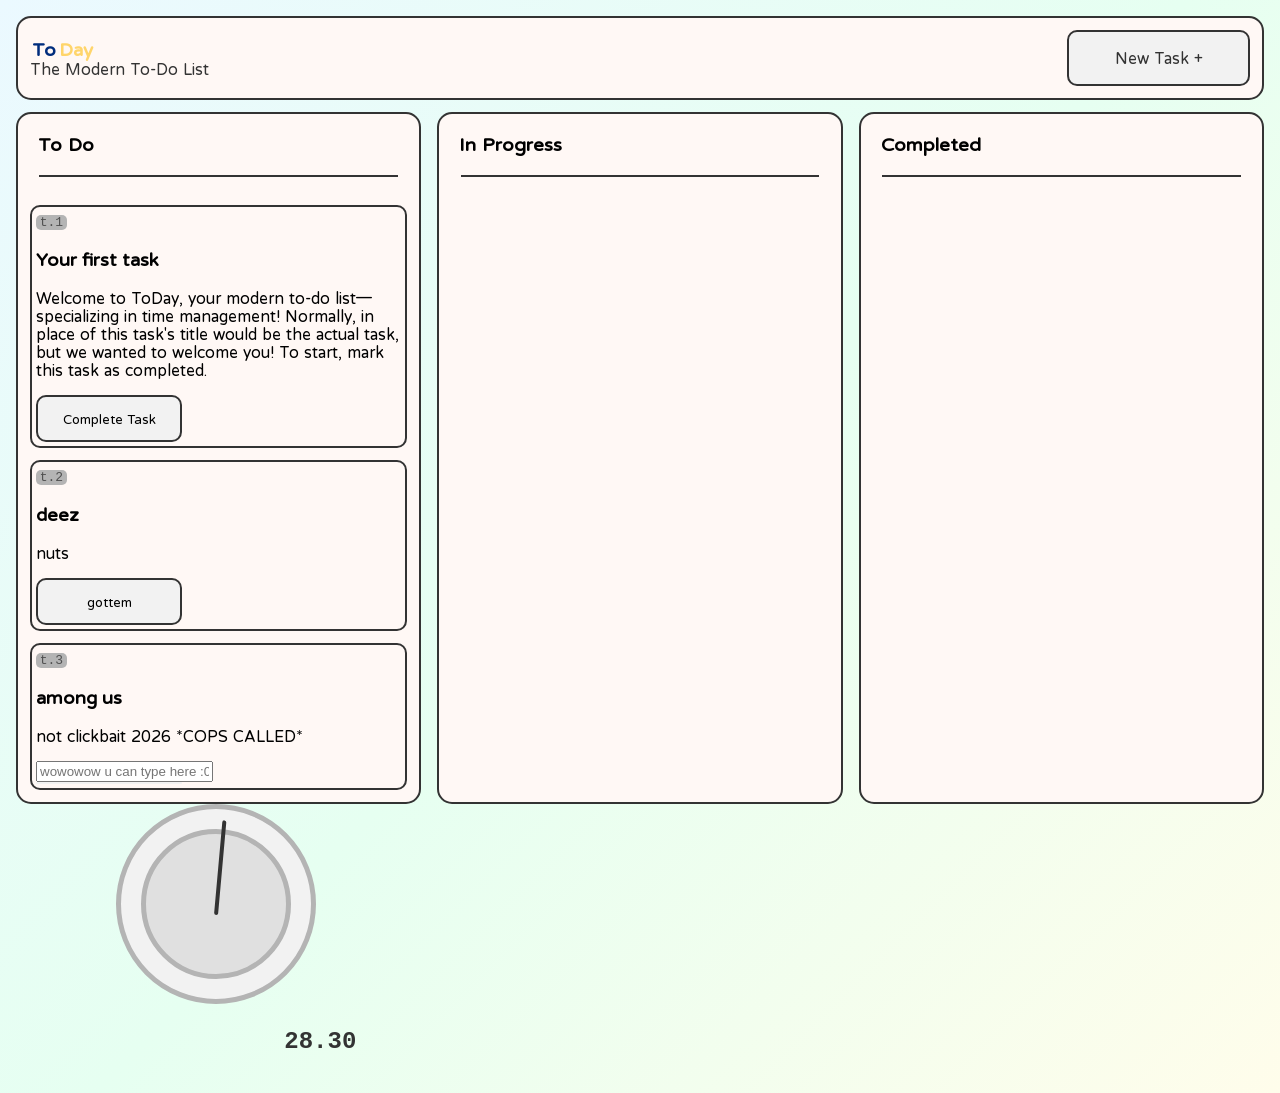
==== index.html @ 73599a29 "Update index.html (optimize 4 new upd8)" ====
<!DOCTYPE html>
<html>
    <head>
        <meta charset="utf-8">
        <meta http-equiv="X-UA-Compatible" content="IE=edge">
        <title> ToDay | The Modern To-Do List </title>
        <meta name="description" content="">
        <meta name="viewport" content="width=device-width, initial-scale=1">
        <!-- Preconnect to Google Fonts servers for faster loading -->
        <link rel="preconnect" href="https://fonts.googleapis.com">
        <link rel="preconnect" href="https://fonts.gstatic.com" crossorigin>
        
        <!-- Import the Huninn font stylesheet -->
        <link href="https://fonts.googleapis.com/css2?family=Huninn:wght@400;700&display=swap" rel="stylesheet">
        <link rel="stylesheet" href="styles.css">
    </head>
    <body>
        <header class="header">
            <div class="brand">
                <span id="to"><strong>To</strong></span><span id="day"><strong>Day</strong></span>
                <p>The Modern To-Do List</p>
            </div>

            <div class="newTask">
                <p> New Task + </p>
            </div>
        </header>

        <main class="board">
            <section class="column">
                <h2>To Do</h2>
                <hr>
                <!-- Task cards -->
            </section>

            <section class="column">
                <h2>In Progress</h2>
                <hr>
                <!-- Task cards -->
            </section>

            <section class="column">
                <h2>Completed</h2>
                <hr>
                <!-- Task cards -->
            </section>
        </main>
        <div class="dial" id="dial">
            <div class="inner-dial"></div>
            <div id="pointer"></div>
        </div>

        <p id="time">00.00</p>

        <script src="main.js" async defer></script>
        <script src="dial.js" async defer></script>
    </body>
</html>
---- styles.css ----
* {
    box-sizing: border-box;
}

body {
    margin: 0;
    padding: 1rem;
    font-family: Huninn, sans-serif;
    background: #ebf9ff;
    background: linear-gradient(135deg, rgba(235, 249, 255, 1) 0%, rgba(230, 255, 241, 1) 50%, rgba(255, 253, 235, 1) 100%);
}


h2 {
    padding-inline: 0.5rem;
    font-size: clamp(1rem, 1.5vw, 1.4rem);
    margin-block: 0.5rem;
}

hr {
    border: none;
    height: 2px;
    background-color: #333;
    width: 95%;
    margin: 0 auto 1rem;
}

.header,
.column {
    background-color: #fff8f5;
}

.header {
    display: flex;
    justify-content: space-between;
    align-items: center;

    border: 2px solid #333;
    border-radius: 15px;
    padding: 0.75rem;
    margin-bottom: 0.75rem;

    span {
        font-size: clamp(1rem, 1.5vw, 1.4rem);
        font-family: Huninn, sans-serif;
        background-color: #fff8f5;
    }

    p {
        color: #333;
        font-size: 1rem;
    }
}

.brand span,
.brand p {
    margin: 0;
}

#to {
    color: #002d7d;
}

#day {
    color: #ffd56b;
}

.newTask,
.completeTask {
    display: flex;
    background-color: #f2f2f2;

    border: 2px solid #333;
    border-radius: 10px;
}

.newTask {
    justify-content: center;
    align-items: center;

    padding-left: 0.25rem;
    padding-right: 0.25rem;
    width: 15%;

    p {
        margin: auto;
        margin-top: 10%;
        margin-bottom: 10%;
    }

}

.newTask,
.completeTask {
    font-family: Huninn, sans-serif;
    justify-content: center;
    align-items: center;
}

.completeTask {
    width: 40%;
}

.task-card {
    border: 2px solid #333;
    border-radius: 10px;
    padding: 0.25rem;
}

span {
    font-family: monospace;
    background-color: #b4b4b4;
    color: #505050;
    border-radius: 5px;
    padding-inline: 1%;
}

.board {
    display: flex;
    flex-wrap: wrap;
    gap: 1rem;
    align-items: stretch;
}

.column {
    display: flex;
    flex-direction: column;
    gap: 0.75rem;

    flex: 1 1 15rem;
    min-width: 0;

    border: 2px solid #333;
    border-radius: 15px;
    padding: 0.75rem;
}



/* Dial */

.dial {
    width: 200px;
    height: 200px;
    border: 5px solid #b4b4b4;
    border-radius: 50%;
    background: #f2f2f2;
    transform: translate(50%);
    
    display: flex;
    justify-content: center;
    align-items: center;
}

.inner-dial {
    width: 150px;
    height: 150px;
    border: 5px solid #b4b4b4;
    border-radius: 50%;
    background: #e0e0e0;

    position: relative;
}

#pointer {
    width: 4px;
    height: 85px;
    background: #333;
    border-radius: 4px;

    position: absolute;
    left: 50%;
    top: 55%;
    width: 50%;
    height: 4px;

    transform-origin: left center;
    transform: rotate(0deg);
}

#time {
    font-size: 24px;
    font-weight: bold;
    font-family: monospace;

    color: #333;
    top: 50%;
    padding-left: 21.5%;
}
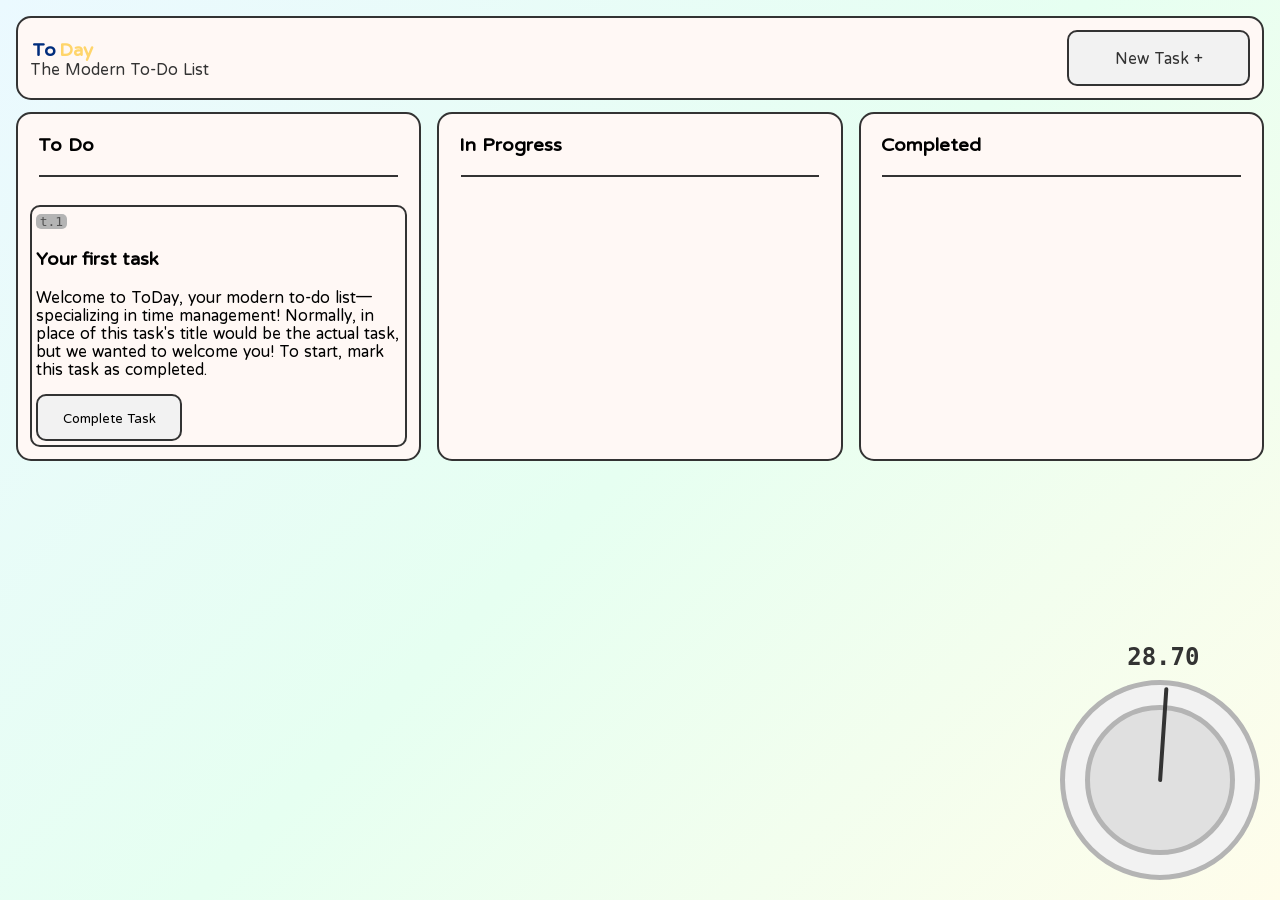
==== commit 47c82a81: "new dial positioning and tutorial is fully completed! :D" ====
--- a/index.html
+++ b/index.html
@@ -48,10 +48,8 @@
         <div class="dial" id="dial">
             <div class="inner-dial"></div>
             <div id="pointer"></div>
+            <p id="time">00.00</p>
         </div>
-
-        <p id="time">00.00</p>
-
         <script src="main.js" async defer></script>
         <script src="dial.js" async defer></script>
     </body>
--- a/styles.css
+++ b/styles.css
@@ -3,10 +3,10 @@
 }
 
 body {
+    min-height: 100vh;
     margin: 0;
     padding: 1rem;
     font-family: Huninn, sans-serif;
-    background: #ebf9ff;
     background: linear-gradient(135deg, rgba(235, 249, 255, 1) 0%, rgba(230, 255, 241, 1) 50%, rgba(255, 253, 235, 1) 100%);
 }
 
@@ -137,7 +137,9 @@
 
 
 
-/* Dial */
+/* ~~~~~~~~~~~~~~~~~~~~~~~~~~~~~~~~~~~~ Dial ~~~~~~~~~~~~~~~~~~~~~~~~~~~~~~~~~~~~ */
+
+
 
 .dial {
     width: 200px;
@@ -145,7 +147,11 @@
     border: 5px solid #b4b4b4;
     border-radius: 50%;
     background: #f2f2f2;
-    transform: translate(50%);
+    
+    position: fixed;
+    bottom: 20px; 
+    right: 20px;
+    z-index: 999; 
     
     display: flex;
     justify-content: center;
@@ -170,7 +176,7 @@
 
     position: absolute;
     left: 50%;
-    top: 55%;
+    top: 50%; 
     width: 50%;
     height: 4px;
 
@@ -184,6 +190,9 @@
     font-family: monospace;
 
     color: #333;
-    top: 50%;
-    padding-left: 21.5%;
+    position: absolute;
+
+    transform-origin: left center;
+    left: 32.75%;
+    top: -35%;
 }
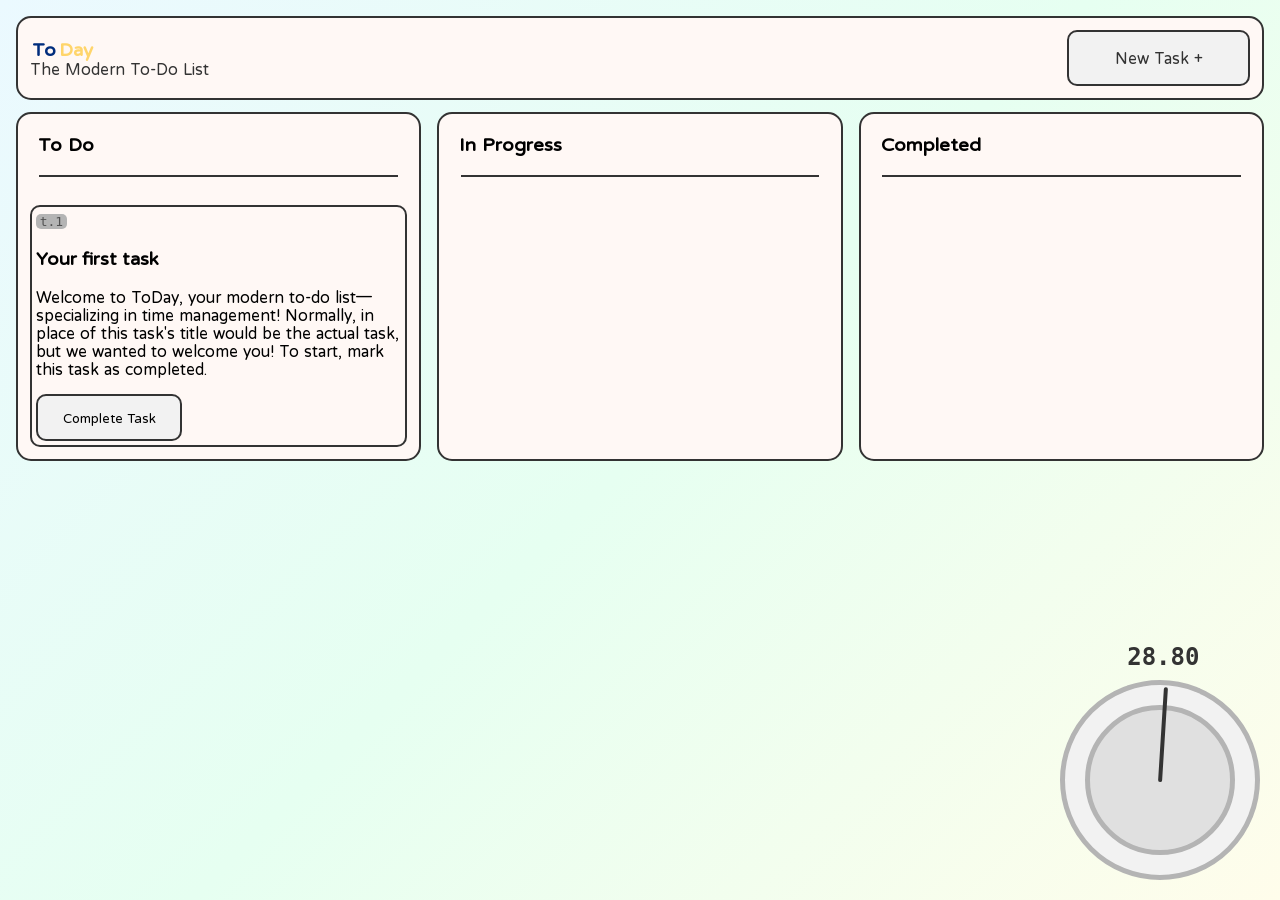
==== commit 44ed528e: "yup we're so abt to start the real deal B)" ====
--- a/index.html
+++ b/index.html
@@ -50,7 +50,7 @@
             <div id="pointer"></div>
             <p id="time">00.00</p>
         </div>
-        <script src="main.js" async defer></script>
+        <script src="tutorial.js" async defer></script>
         <script src="dial.js" async defer></script>
     </body>
 </html>
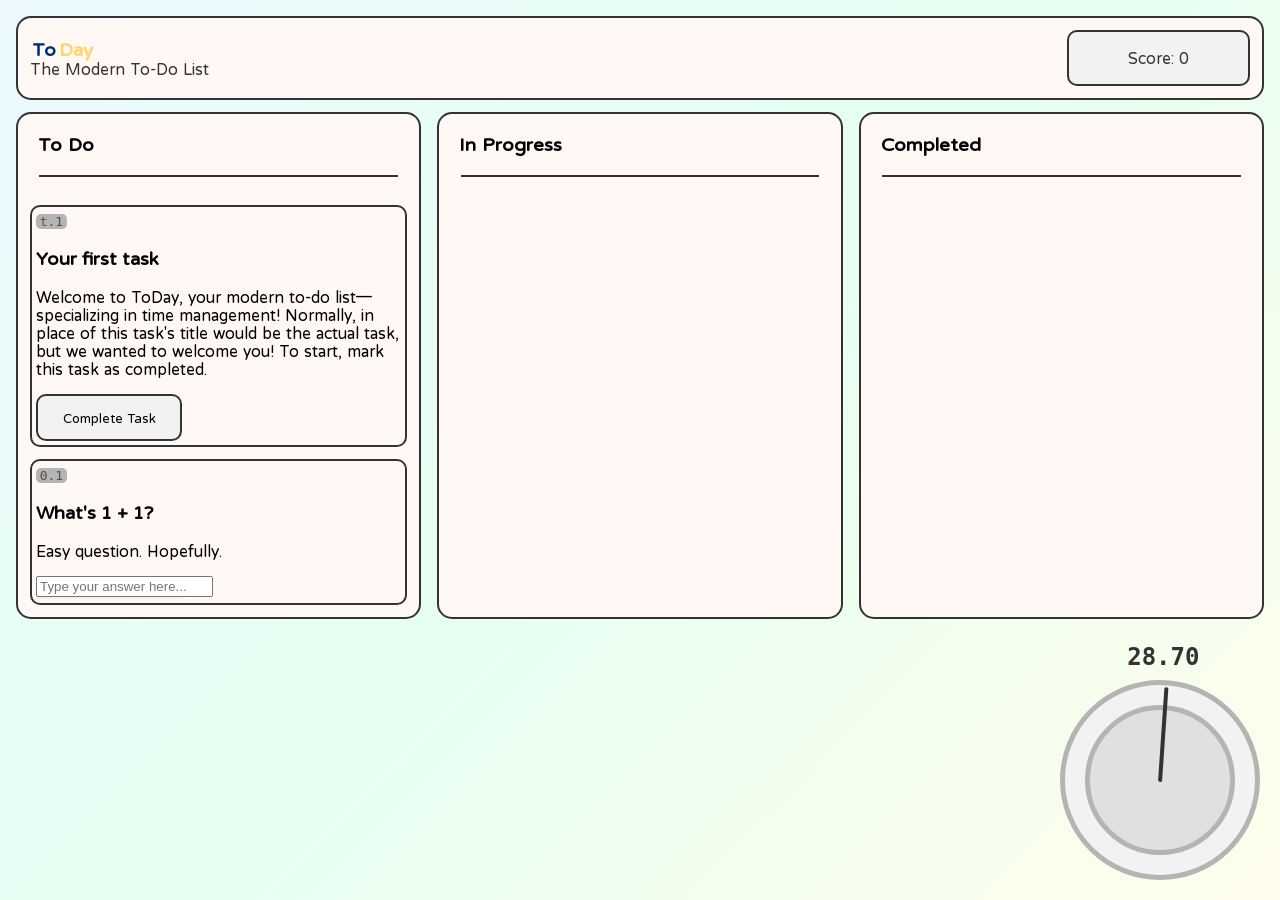
==== commit 7c7ba11d: "coolness :]" ====
--- a/index.html
+++ b/index.html
@@ -50,7 +50,9 @@
             <div id="pointer"></div>
             <p id="time">00.00</p>
         </div>
-        <script src="tutorial.js" async defer></script>
-        <script src="dial.js" async defer></script>
+        
+        <script src="tutorial.js" type="module" async></script>
+        <script src="main.js" async defer></script>
+        <script src="dial.js" type="module" async></script>
     </body>
 </html>
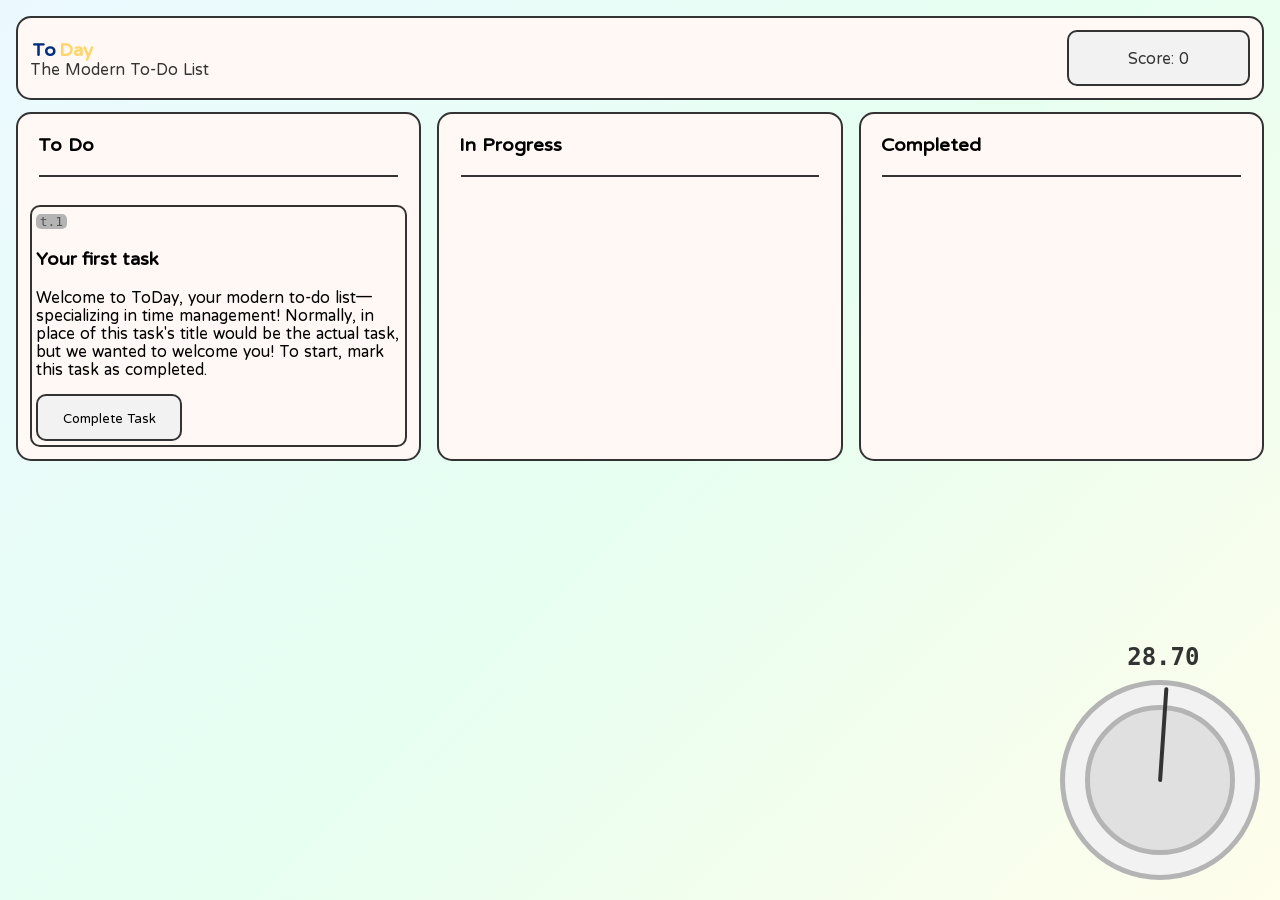
==== commit 8662ec1d: "boom we're ready for making a task pool B)" ====
--- a/index.html
+++ b/index.html
@@ -51,8 +51,8 @@
             <p id="time">00.00</p>
         </div>
         
-        <script src="tutorial.js" type="module" async></script>
-        <script src="main.js" async defer></script>
-        <script src="dial.js" type="module" async></script>
+        <script src="tutorial.js" type="module"></script>
+        <script src="main.js" type="module"></script>
+        <script src="dial.js" type="module"></script>
     </body>
 </html>
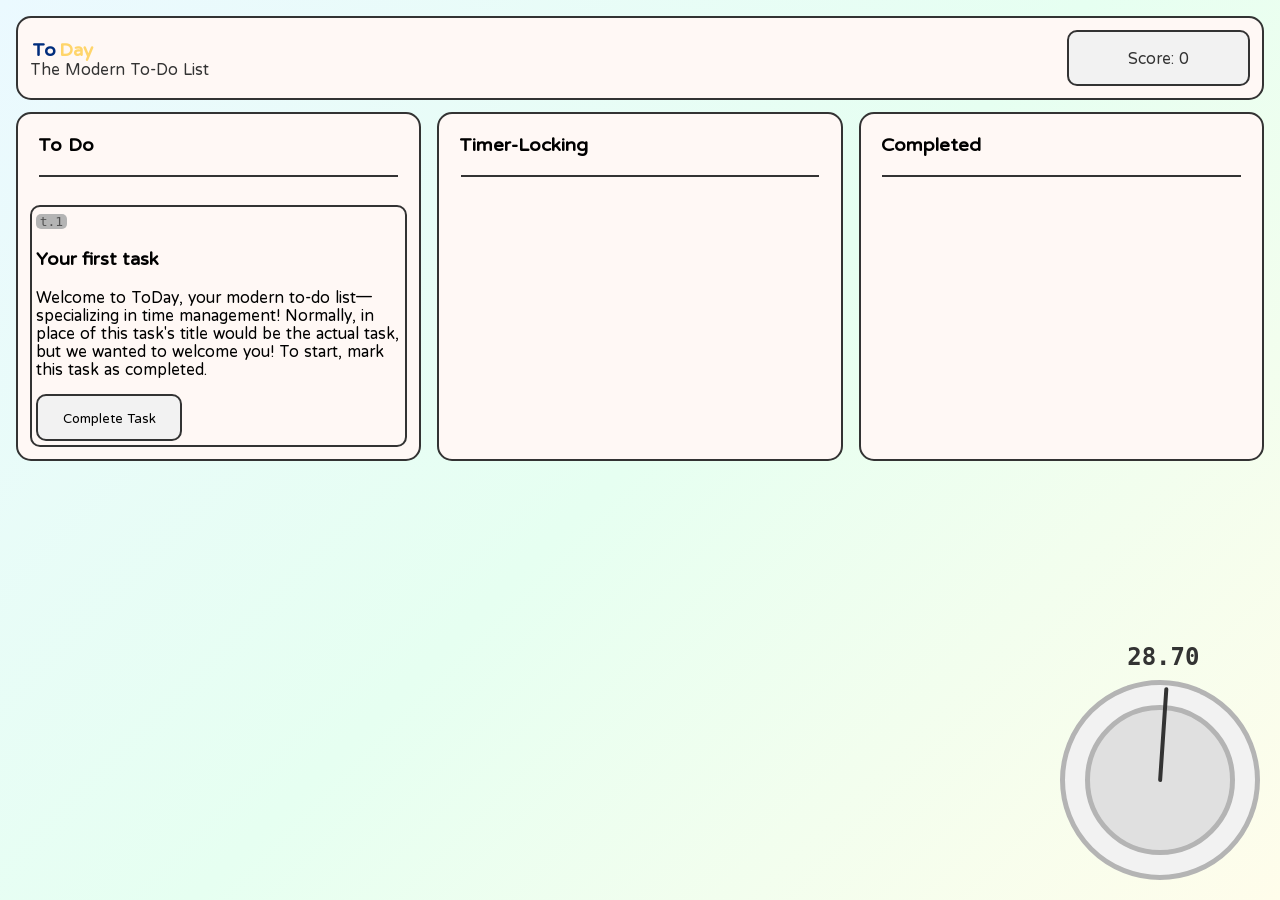
==== commit 9e8ceb91: "Update index.html" ====
--- a/index.html
+++ b/index.html
@@ -3,9 +3,10 @@
     <head>
         <meta charset="utf-8">
         <meta http-equiv="X-UA-Compatible" content="IE=edge">
-        <title> ToDay | The Modern To-Do List </title>
+        <title>ToDay | The Modern To-Do List</title>
         <meta name="description" content="">
         <meta name="viewport" content="width=device-width, initial-scale=1">
+        
         <!-- Preconnect to Google Fonts servers for faster loading -->
         <link rel="preconnect" href="https://fonts.googleapis.com">
         <link rel="preconnect" href="https://fonts.gstatic.com" crossorigin>
@@ -20,9 +21,9 @@
                 <span id="to"><strong>To</strong></span><span id="day"><strong>Day</strong></span>
                 <p>The Modern To-Do List</p>
             </div>
-
+            
             <div class="newTask">
-                <p> New Task + </p>
+                <p>New Task +</p>
             </div>
         </header>
 
@@ -34,7 +35,7 @@
             </section>
 
             <section class="column">
-                <h2>In Progress</h2>
+                <h2>Timer-Locking</h2>
                 <hr>
                 <!-- Task cards -->
             </section>
@@ -45,14 +46,15 @@
                 <!-- Task cards -->
             </section>
         </main>
+
         <div class="dial" id="dial">
             <div class="inner-dial"></div>
             <div id="pointer"></div>
             <p id="time">00.00</p>
         </div>
-        
+
         <script src="tutorial.js" type="module"></script>
         <script src="main.js" type="module"></script>
         <script src="dial.js" type="module"></script>
     </body>
-</html>+</html>
--- a/styles.css
+++ b/styles.css
@@ -9,6 +9,7 @@
     font-family: Huninn, sans-serif;
     background: linear-gradient(135deg, rgba(235, 249, 255, 1) 0%, rgba(230, 255, 241, 1) 50%, rgba(255, 253, 235, 1) 100%);
 }
+
 
 
 h2 {
@@ -195,4 +196,4 @@
     transform-origin: left center;
     left: 32.75%;
     top: -35%;
-}+}
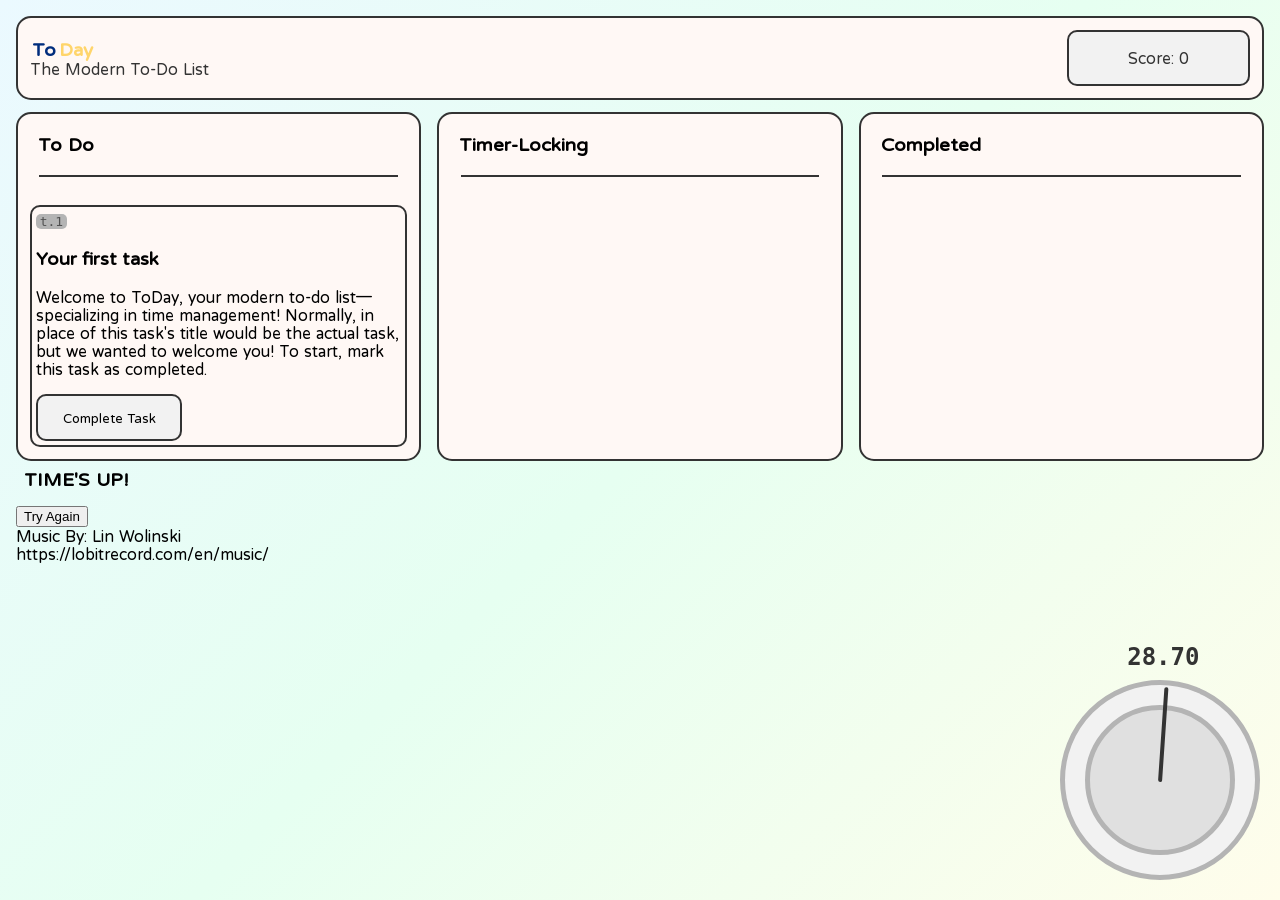
==== commit ad2d584d: "Add game over modal to index.html" ====
--- a/index.html
+++ b/index.html
@@ -53,8 +53,19 @@
             <p id="time">00.00</p>
         </div>
 
+        <div id="gameOverModal" class="modal hidden">
+            <div class="modal-content">
+                <h2>TIME'S UP!</h2>
+                <p id="finalScore"></p>
+                <p id="finalStats"></p>
+                <button id="restartButton">Try Again</button>
+            </div>
+        </div>
+
         <script src="tutorial.js" type="module"></script>
         <script src="main.js" type="module"></script>
+        <script src="bgm.js" type="module"></script>
         <script src="dial.js" type="module"></script>
+        <footer>Music By: Lin Wolinski <br> https://lobitrecord.com/en/music/</footer>
     </body>
 </html>
--- a/styles.css
+++ b/styles.css
@@ -8,6 +8,19 @@
     padding: 1rem;
     font-family: Huninn, sans-serif;
     background: linear-gradient(135deg, rgba(235, 249, 255, 1) 0%, rgba(230, 255, 241, 1) 50%, rgba(255, 253, 235, 1) 100%);
+}
+
+body.bomb-mode::after {
+    content: "";
+    position: fixed;
+    inset: 0;
+    pointer-events: none;
+    z-index: 9999;
+    background: radial-gradient(
+        ellipse at center,
+        transparent 40%,
+        rgba(180, 0, 0, var(--vignette-opacity, 0))
+    );
 }
 
 
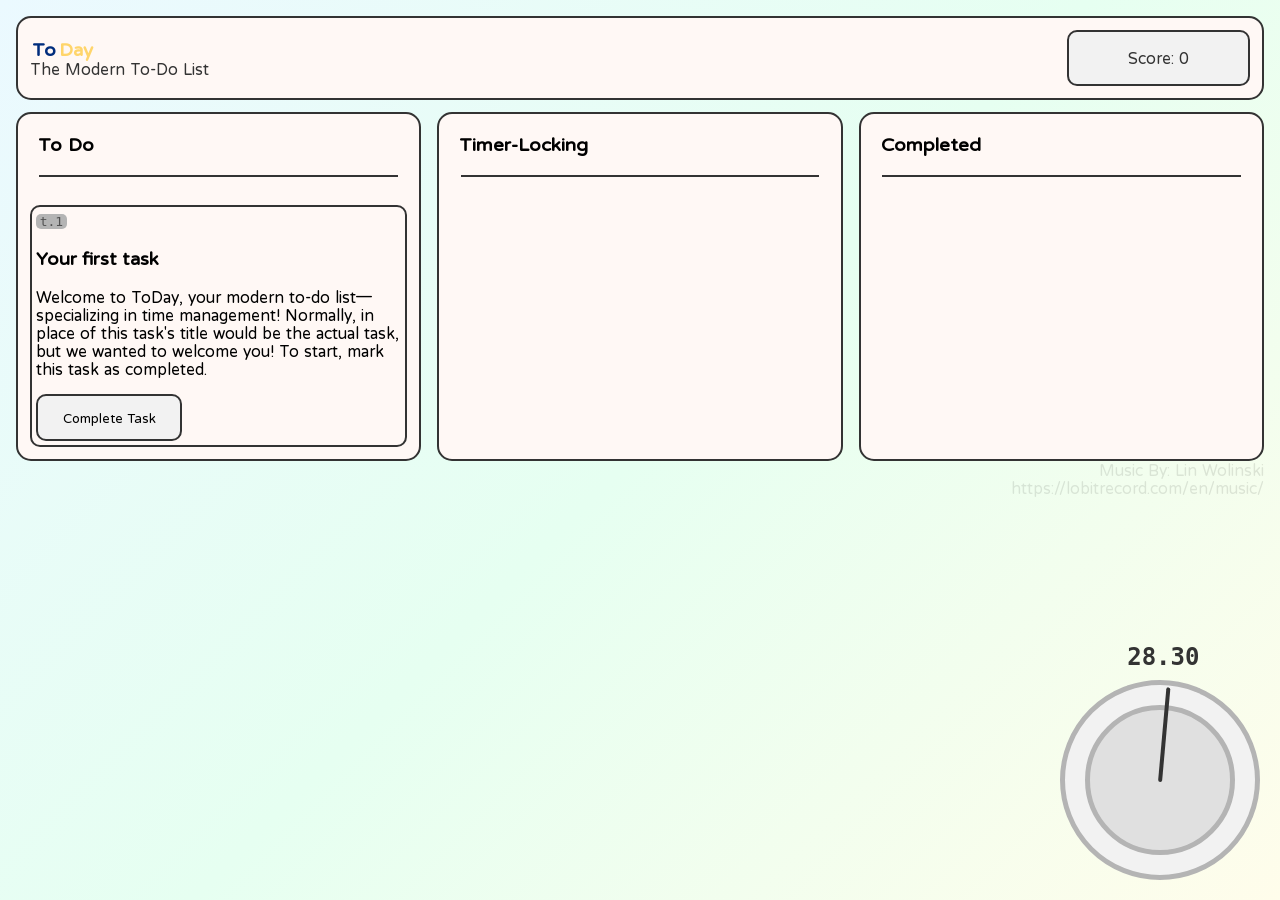
==== commit c89eb66f: "Add game start modal to index.html Added a game start modal with instructions and a start button." ====
--- a/index.html
+++ b/index.html
@@ -53,6 +53,16 @@
             <p id="time">00.00</p>
         </div>
 
+        <div id="gameStartModal" class="modal2 hidden">
+            <div class="modal2-content">
+                <h2>💣 WELCOME TO BOMB MODE 💣</h2>
+                <p>The timer is now lethal.</p>
+                <p>Finish as many tasks as you can before running out of time.</p>
+                <p>Or, turn the dial, but lost points as you do so.</p>
+                <button id="startButton">Ignite The Bomb</button>
+            </div>
+        </div>
+
         <div id="gameOverModal" class="modal hidden">
             <div class="modal-content">
                 <h2>TIME'S UP!</h2>
--- a/styles.css
+++ b/styles.css
@@ -23,6 +23,47 @@
     );
 }
 
+footer {
+    color:rgba(0, 0, 0, 0.1);
+    text-align: right;
+    width: 100%;
+}
+
+.hidden {
+    display: none !important; 
+}
+
+.modal {
+    position: fixed;
+    inset: 0;
+    z-index: 9999;
+
+    display: flex;
+    justify-content: center;
+    align-items: center;
+    
+    background: rgba(0, 0, 0, 0.7);
+}
+
+.modal-content {
+    background: rgba(37, 41, 56, 0.9);
+    
+    max-width: 75vh;
+    padding: 2rem;
+    border-radius: 12px;
+    text-align: center;
+    
+    color: #ffffff;
+
+    button {
+        font-family: Huninn, sans-serif;
+        border-radius: 15px;
+        padding-block: 2%;
+        padding-inline: 2%;
+        border: 0px;
+    }
+}
+
 
 
 h2 {
